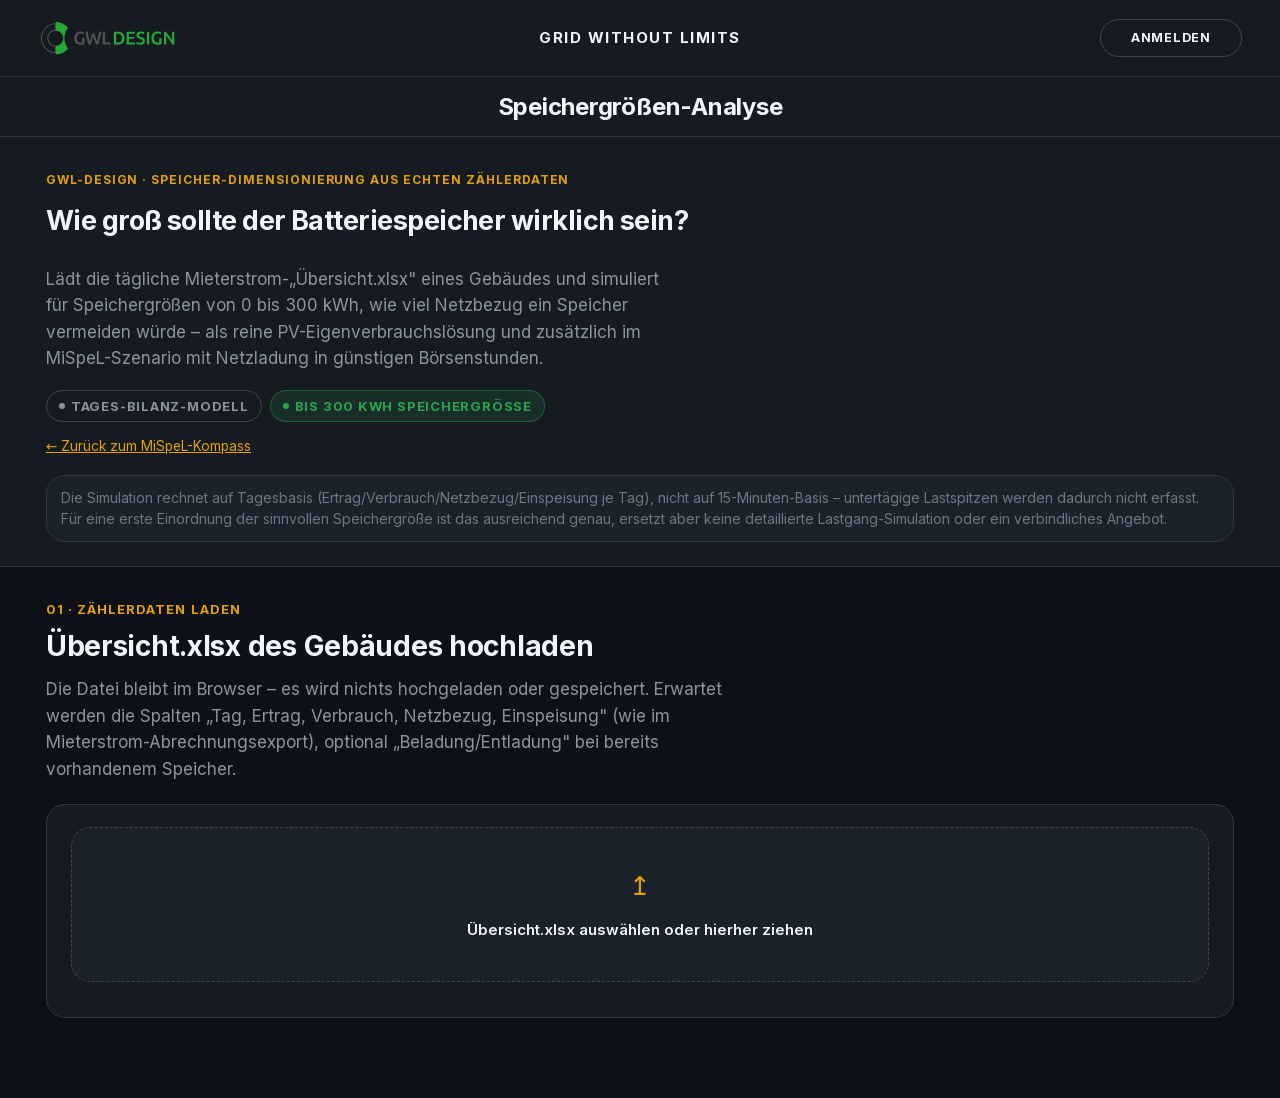
==== speicher-analyse.html @ 94c087ab "Neue Speichergrößen-Analyse: Tagesdaten, Tag/Nacht-Modell, MiSpeL-Vergleich Neues Tool speicher-anal" ====
<!--
  Geltende globale Vorgaben (siehe /Users/marcschaer/Qsync/99.Software/CLAUDE.md):
  - globale vorgaben/Claude-GWL-Brand.md
  - globale vorgaben/Frontend/Frontend-Vorgaben.md
  - globale vorgaben/PV-Kalkulation/PV-Kalkulation-Vorgaben.md
  Projektspezifisch: design/GWL-Design-Guidelines.md, design/Projektvorgaben.md
-->
<!doctype html>
<html lang="de">
<head>
<meta charset="UTF-8" />
<meta name="viewport" content="width=device-width, initial-scale=1.0" />
<title>Speichergrößen-Analyse — MiSpeL</title>
<link rel="stylesheet" href="css/tokens.css" />
<link rel="stylesheet" href="css/styles.css" />
</head>
<body>

<!-- Kopfzeile: fix & projektübergreifend identisch, siehe Frontend-Vorgaben.md -->
<header class="site-header">
  <div class="header-logo"><img src="assets/gwl-logo.svg" alt="GWL-Design Logo"></div>
  <div class="header-claim">Grid Without Limits</div>
  <div class="header-login"><a href="#" class="btn-pill">Anmelden</a></div>
</header>
<div class="page-title-bar"><h1>Speichergrößen-Analyse</h1></div>

<header class="masthead">
  <div class="masthead-inner">
    <div class="eyebrow">GWL-Design · Speicher-Dimensionierung aus echten Zählerdaten</div>
    <p class="lead">Wie groß sollte der Batteriespeicher wirklich sein?</p>
    <p class="dek">Lädt die tägliche Mieterstrom-„Übersicht.xlsx" eines Gebäudes und simuliert für Speichergrößen von 0 bis 300&nbsp;kWh, wie viel Netzbezug ein Speicher vermeiden würde – als reine PV-Eigenverbrauchslösung und zusätzlich im MiSpeL-Szenario mit Netzladung in günstigen Börsenstunden.</p>
    <div class="meta-row">
      <span class="chip"><span class="dot"></span>Tages-Bilanz-Modell</span>
      <span class="chip status-good"><span class="dot"></span>Bis 300 kWh Speichergröße</span>
    </div>
    <p style="margin-top:14px; font-size:13.5px;"><a href="mispel-kompass.html">← Zurück zum MiSpeL-Kompass</a></p>
    <div class="disclaimer">Die Simulation rechnet auf Tagesbasis (Ertrag/Verbrauch/Netzbezug/Einspeisung je Tag), nicht auf 15-Minuten-Basis – untertägige Lastspitzen werden dadurch nicht erfasst. Für eine erste Einordnung der sinnvollen Speichergröße ist das ausreichend genau, ersetzt aber keine detaillierte Lastgang-Simulation oder ein verbindliches Angebot.</div>
  </div>
</header>

<main class="shell">

  <!-- ============ UPLOAD ============ -->
  <section class="panel" id="p-upload">
    <div class="section-head">
      <div class="kicker">01 · Zählerdaten laden</div>
      <h2>Übersicht.xlsx des Gebäudes hochladen</h2>
      <p class="lede">Die Datei bleibt im Browser – es wird nichts hochgeladen oder gespeichert. Erwartet werden die Spalten „Tag, Ertrag, Verbrauch, Netzbezug, Einspeisung" (wie im Mieterstrom-Abrechnungsexport), optional „Beladung/Entladung" bei bereits vorhandenem Speicher.</p>
    </div>

    <div class="card">
      <label class="upload-drop" id="upload-drop" for="file-input">
        <span class="upload-drop-icon">↥</span>
        <span class="upload-drop-text">Übersicht.xlsx auswählen oder hierher ziehen</span>
        <input type="file" id="file-input" accept=".xlsx" hidden />
      </label>
      <p class="upload-status" id="upload-status"></p>
      <p class="field-warn" id="upload-error" hidden></p>
    </div>
  </section>

  <!-- ============ ERGEBNISSE (bis Datei geladen: hidden) ============ -->
  <div id="results" hidden>

    <hr class="rule" />

    <section class="panel" style="padding-top:0">
      <div class="section-head">
        <div class="kicker">02 · Erkannte Anlage</div>
        <h2 id="anlage-titel">–</h2>
        <p class="lede" id="anlage-sub"></p>
      </div>

      <div class="card">
        <div class="context-strip">
          <div class="context-item"><span class="k">Jahresverbrauch</span><span class="v mono" id="ctx-verbrauch">–</span></div>
          <div class="context-item"><span class="k">Jahresertrag (PV)</span><span class="v mono" id="ctx-ertrag">–</span></div>
          <div class="context-item"><span class="k">Erfasster Zeitraum</span><span class="v mono" id="ctx-zeitraum">–</span></div>
          <div class="context-item"><span class="k">Vorhandener Speicher erkannt</span><span class="v" id="ctx-speicher-erkannt">–</span></div>
        </div>
        <p class="result-note" id="note-hochrechnung" style="margin-top:10px"></p>
      </div>

      <details class="assumptions" id="assumptions" style="margin-top:16px">
        <summary>Annahmen anpassen</summary>
        <div class="assumptions-body">
          <label class="field">
            Rundwirkungsgrad Speicher (%)
            <input type="number" id="in-eta" min="50" max="100" step="1" value="90" />
            <span class="hint">Verlust durch Laden + Entladen zusammen. Üblich bei Heimspeichern: 90 %.</span>
          </label>
          <label class="field">
            Schwelle „ausreichend groß" (% des Nutzens bei 300 kWh)
            <input type="number" id="in-schwelle" min="50" max="100" step="1" value="95" />
            <span class="hint">Empfohlene Größe = kleinste Kapazität, die schon diesen Anteil des bei 300 kWh maximal möglichen Nutzens erreicht.</span>
          </label>
          <label class="field">
            Ersparnis je kWh Eigenverbrauch (ct/kWh)
            <input type="number" id="in-strompreis" min="0" step="0.5" value="32" />
            <span class="hint">Meist der Strompreis, den Eigenverbrauch verdrängt.</span>
          </label>
          <label class="field">
            Ladeleistung Netzladung MiSpeL (kW)
            <input type="number" id="in-leistung" min="0" step="0.5" value="3" />
            <span class="hint" id="leistung-hint">Maximale Ladeleistung aus dem Netz in günstigen Stunden. Wird nach dem Laden einer Datei automatisch aus der PV-Spitzenleistung vorgeschlagen (Wechselrichter-Schritte 15/20 kW, immer zwei Stück) — frei überschreibbar.</span>
          </label>
          <label class="field">
            Verfügbare günstige Ladestunden pro Jahr
            <input type="number" id="in-ladestunden" min="0" step="50" value="1460" />
            <span class="hint">Zeitfenster mit günstigem Börsenpreis, in dem der Speicher realistisch Netzstrom aufnehmen kann (Annahme: ca. 4 Std./Tag).</span>
          </label>
        </div>
        <p class="result-note" id="preis-min-max-info" style="margin-top:10px"></p>
      </details>

      <div class="card" id="card-tagnacht" style="margin-top:16px">
        <h3 class="card-title">Tag/Nacht-Aufteilung des Verbrauchs</h3>
        <p class="card-sub">Die xlsx-Spalten „Netzbezug"/„Einspeisung" sind rechnerisch aus Tagessummen zurückgerechnet (Eigenverbrauch = Ertrag − Einspeisung) und unterschätzen echte Lastverschiebung zwischen Tag und Nacht. Stattdessen wird hier direkt aus Ertrag, Verbrauch und einem geschätzten Nachtanteil rekonstruiert, wie viel PV-Überschuss tagsüber wirklich anfällt und wie viel Energie nachts (ohne PV) gedeckt werden muss.</p>
        <div style="display:flex; gap:28px; flex-wrap:wrap; margin-top:14px;">
          <div>
            <div class="card-sub" style="margin-bottom:6px">Wärmepumpe vorhanden?</div>
            <div class="yesno" role="group" aria-label="Wärmepumpe vorhanden?">
              <button type="button" id="wp-ja" aria-pressed="false">Ja</button>
              <button type="button" id="wp-nein" aria-pressed="true">Nein</button>
            </div>
          </div>
          <div>
            <div class="card-sub" style="margin-bottom:6px">Klimaanlage vorhanden?</div>
            <div class="yesno" role="group" aria-label="Klimaanlage vorhanden?">
              <button type="button" id="klima-ja" aria-pressed="false">Ja</button>
              <button type="button" id="klima-nein" aria-pressed="true">Nein</button>
            </div>
          </div>
        </div>
        <label class="field" style="margin-top:18px">
          Nachtanteil Grundlast (%)
          <input type="number" id="in-nachtanteil" min="0" max="100" step="1" value="30" />
          <input type="range" id="in-nachtanteil-slider" min="0" max="100" step="1" value="30" aria-label="Nachtanteil Grundlast (%), Regler" />
          <span class="hint">Anteil der Grundlast (Basisverbrauch inkl. Wärmepumpe/Warmwasser), der auf die Stunden ohne PV-Ertrag (angenommen 19–07 Uhr) entfällt. Läuft unabhängig von der Klimaanlage weiter. Vorbelegung aus der Wärmepumpe-Auswahl, frei anpassbar.</span>
        </label>
        <label class="field" id="klima-nachtanteil-wrap" style="margin-top:18px" hidden>
          Nachtanteil Klima-Mehrverbrauch (%)
          <input type="number" id="in-nachtanteil-klima" min="0" max="100" step="1" value="5" />
          <input type="range" id="in-nachtanteil-klima-slider" min="0" max="100" step="1" value="5" aria-label="Nachtanteil Klima-Mehrverbrauch (%), Regler" />
          <span class="hint">Nur der Verbrauch, der über die Grundlast hinausgeht (automatisch aus den Tagen mit besonders hohem Verbrauch geschätzt) — Klimaanlagen laufen fast nur tagsüber, daher niedriger Wert.</span>
        </label>
      </div>
    </section>

    <hr class="rule" />

    <section class="panel" style="padding-top:0">
      <div class="section-head">
        <div class="kicker">03 · Empfohlene Speichergröße</div>
        <h2>Zwei Szenarien im Vergleich</h2>
        <p class="lede">„Klassisch" nutzt den Speicher ausschließlich für PV-Eigenverbrauch. „MiSpeL" nutzt zusätzlich die künftige Netzlademöglichkeit in günstigen Börsenstunden (siehe <a href="mispel-kompass.html">MiSpeL-Kompass</a>) – deshalb lohnt sich dort tendenziell ein größerer Speicher.</p>
      </div>

      <div class="grid-2">
        <div class="card result-card" id="rc-klassisch">
          <div class="opt-head">
            <h3 class="card-title">Klassisch — nur PV-Eigenverbrauch</h3>
            <span class="badge easy">Status quo</span>
          </div>
          <p class="card-sub">Empfohlene Speichergröße</p>
          <div class="result-value" id="rv-klassisch">–<span class="cur">kWh</span></div>
          <div class="result-note" id="rn-klassisch"></div>
        </div>
        <div class="card result-card" id="rc-mispel">
          <div class="opt-head">
            <h3 class="card-title">MiSpeL — inkl. Netz-Arbitrage</h3>
            <span class="badge flex">Mit Netzladung</span>
          </div>
          <p class="card-sub">Empfohlene Speichergröße</p>
          <div class="result-value" id="rv-mispel">–<span class="cur">kWh</span></div>
          <div class="result-note" id="rn-mispel"></div>
        </div>
      </div>

      <div class="card" style="margin-top:16px">
        <div style="display:flex; align-items:flex-start; justify-content:space-between; gap:12px; flex-wrap:wrap;">
          <div>
            <h3 class="card-title">Reale Spotmarktpreise (Option)</h3>
            <p class="card-sub" style="margin-bottom:0">Day-Ahead-Preise DE-LU, Quelle: <a href="https://www.energy-charts.info/index.html?l=de&c=DE" target="_blank" rel="noopener">energy-charts.info</a>. Zeigt, warum sich das Speichern des Tagesüberschusses lohnt, statt ihn einzuspeisen.</p>
          </div>
          <button class="table-toggle-btn" id="btn-spotpreise" aria-expanded="false">Spotmarktpreise anzeigen</button>
        </div>
        <div id="spotpreise-body" hidden style="margin-top:16px">
          <div class="context-strip">
            <div class="context-item"><span class="k">Ø Preis tagsüber (07–19 Uhr)</span><span class="v mono" id="ctx-preis-tag">–</span></div>
            <div class="context-item"><span class="k">Ø Preis nachts (19–07 Uhr)</span><span class="v mono" id="ctx-preis-nacht">–</span></div>
            <div class="context-item"><span class="k">Zeitraum Preisdaten</span><span class="v mono" id="ctx-preis-zeitraum">–</span></div>
          </div>
          <p class="result-note" id="spotpreise-hinweis" style="margin-top:12px"></p>
        </div>
      </div>

      <div class="card chart-card" style="margin-top:16px">
        <div style="display:flex; align-items:flex-start; justify-content:space-between; gap:12px; flex-wrap:wrap;">
          <div>
            <h3 class="card-title">Jährliche Ersparnis je Speichergröße</h3>
            <p class="card-sub" style="margin-bottom:0">Geschätzte Ersparnis auf der Stromrechnung – keine Auszahlung. Punkt markiert die jeweils empfohlene Größe.</p>
          </div>
          <button class="table-toggle-btn" id="toggle-table" aria-expanded="false">Als Tabelle anzeigen</button>
        </div>

        <div class="chart-legend" style="margin-top:18px">
          <span class="legend-item"><svg width="20" height="10" aria-hidden="true"><line x1="0" y1="5" x2="20" y2="5" stroke="var(--chart-pv)" stroke-width="2.5"/></svg>Klassisch (PV-Eigenverbrauch)</span>
          <span class="legend-item"><svg width="20" height="10" aria-hidden="true"><line x1="0" y1="5" x2="20" y2="5" stroke="var(--chart-market)" stroke-width="2.5" stroke-dasharray="4,3"/></svg>MiSpeL (+ Netz-Arbitrage)</span>
        </div>

        <div class="linechart-wrap" id="linechart-wrap" style="margin-top:10px">
          <svg id="linechart" viewBox="0 0 880 340" preserveAspectRatio="xMidYMid meet" role="img" aria-label="Jährliche Ersparnis nach Speichergröße"></svg>
          <div class="lc-tooltip" id="lc-tooltip" hidden></div>
        </div>

        <div id="table-wrap" style="display:none; overflow-x:auto;">
          <table class="data-table">
            <thead>
              <tr><th>Speichergröße (kWh)</th><th>Autarkiegrad</th><th>Ersparnis Klassisch (€/Jahr)</th><th>Ersparnis MiSpeL (€/Jahr)</th></tr>
            </thead>
            <tbody id="table-body"></tbody>
          </table>
        </div>
      </div>

      <div class="callout warn" style="margin-top:20px">
        <span class="ico">!</span>
        <div>
          <strong>Vereinfachte Modellrechnung.</strong> Netzbezug und Einspeisung werden aus Ertrag, Verbrauch und dem geschätzten Nachtanteil rekonstruiert, nicht aus den xlsx-Spalten „Netzbezug"/„Einspeisung" übernommen (diese sind rechnerisch aus Tagessummen abgeleitet und unterschätzen echte Lastverschiebung). Die Tages-Bilanz-Simulation erfasst dennoch keine untertägigen Lastspitzen innerhalb von „Tag" und „Nacht". Der PV-Eigenverbrauchsnutzen und der Netz-Arbitragenutzen werden unabhängig voneinander geschätzt (wie in MiSpeL-Kompass Modul 3), nicht gemeinsam für denselben Speicherzyklus optimiert. Diese Ansicht dient der ersten Einordnung, nicht als verbindliches Angebot.
        </div>
      </div>
    </section>

    <hr class="rule" />

    <section class="panel" style="padding-top:0">
      <div class="section-head">
        <div class="kicker">04 · Tagesgenaue Prüfung</div>
        <h2>An welchen Tagen reicht der Speicher nicht?</h2>
        <p class="lede">Zeigt für eine frei wählbare Speichergröße jeden Tag, an dem der Speicher leer war und trotzdem Netzstrom bezogen werden musste. Da nur Tageswerte vorliegen, lässt sich die Uhrzeit nicht bestimmen – „leer" heißt: der Speicherstand vor der Entladung reichte nicht für den gesamten Tagesbedarf.</p>
      </div>

      <div class="card">
        <label class="field">
          Zu prüfende Speichergröße (kWh)
          <input type="number" id="in-testgroesse" min="0" max="300" step="1" value="10" />
          <input type="range" id="in-testgroesse-slider" min="0" max="300" step="1" value="10" aria-label="Zu prüfende Speichergröße (kWh), Regler" />
          <span class="hint">Zum Ausprobieren: zeigt für eine frei gewählte Größe die Tage mit Unterdeckung unten. Vorbelegt mit der „Klassisch"-Empfehlung oben, aber unabhängig davon verstellbar — z. B. um zu prüfen, ob auch 300 kWh an denselben Tagen scheitern würden.</span>
        </label>

        <div class="context-strip">
          <div class="context-item"><span class="k">Tage mit Rest-Netzbezug</span><span class="v mono" id="ctx-tage-unterdeckung">–</span></div>
          <div class="context-item"><span class="k">Größte Unterdeckung (1 Tag)</span><span class="v mono" id="ctx-unterdeckung-max">–</span></div>
          <div class="context-item"><span class="k">Rest-Netzbezug gesamt/Jahr</span><span class="v mono" id="ctx-unterdeckung-summe">–</span></div>
        </div>
      </div>

      <div class="card chart-card" style="margin-top:16px">
        <div style="display:flex; align-items:flex-start; justify-content:space-between; gap:12px; flex-wrap:wrap;">
          <div>
            <h3 class="card-title">Energiefluss über das Jahr — Speicher (<span id="flow-size">–</span> kWh)</h3>
            <p class="card-sub" style="margin-bottom:0">Woher die Energie für Verbrauch und Speicher an jedem Tag kommt: aus der PV-Anlage, aus dem Netz geladen (MiSpeL) oder direkt aus dem Netz bezogen.</p>
          </div>
          <div class="yesno" role="group" aria-label="MiSpeL-Netzladung ein-/ausblenden">
            <button type="button" id="flow-mispel-ja" aria-pressed="true">MiSpeL an</button>
            <button type="button" id="flow-mispel-nein" aria-pressed="false">MiSpeL aus</button>
          </div>
        </div>

        <div class="chart-legend" style="margin-top:18px">
          <span class="legend-item"><span class="legend-swatch" style="background:var(--chart-pv)"></span>Aus PV (direkt + Speicher)</span>
          <span class="legend-item"><span class="legend-swatch" style="background:var(--chart-market)"></span>Aus Speicher, günstig vom Netz geladen (MiSpeL)</span>
          <span class="legend-item"><span class="legend-swatch" style="background:var(--chart-unused)"></span>Direkter Netzbezug</span>
        </div>

        <div class="linechart-wrap" id="flow-chart-wrap" style="margin-top:10px">
          <svg id="flow-chart" viewBox="0 0 900 340" preserveAspectRatio="xMidYMid meet" role="img" aria-label="Energiefluss über das Jahr: PV, Netzladung MiSpeL, direkter Netzbezug"></svg>
          <div class="lc-tooltip" id="flow-tooltip" hidden></div>
        </div>

        <div style="margin-top:14px;">
          <button class="table-toggle-btn" id="toggle-table-flow" aria-expanded="false">Als Tabelle anzeigen</button>
        </div>
        <div id="flow-table-wrap" style="display:none; overflow-x:auto; overflow-y:auto; max-height:420px; margin-top:14px;">
          <table class="data-table">
            <thead>
              <tr><th>Datum</th><th>Aus PV</th><th>Aus PV-Speicher</th><th>MiSpeL an (aus Speicher gesamt)</th><th>Direkter Netzbezug</th></tr>
            </thead>
            <tbody id="table-body-flow"></tbody>
          </table>
        </div>
      </div>

      <div class="card chart-card" style="margin-top:16px">
        <div style="display:flex; align-items:flex-start; justify-content:space-between; gap:12px; flex-wrap:wrap;">
          <div>
            <h3 class="card-title">Tage mit Unterdeckung, größte zuerst</h3>
            <p class="card-sub" style="margin-bottom:0" id="unterdeckung-sub">–</p>
          </div>
          <button class="table-toggle-btn" id="toggle-table-unterdeckung" aria-expanded="false">Als Tabelle anzeigen</button>
        </div>
        <div id="unterdeckung-table-wrap" style="display:none; overflow-x:auto; overflow-y:auto; max-height:420px; margin-top:14px;">
          <table class="data-table">
            <thead>
              <tr><th>Datum</th><th>PV-Überschuss verfügbar</th><th>Tagesbedarf (Netzbezug ohne Speicher)</th><th>Aus Speicher gedeckt</th><th>Rest-Netzbezug</th></tr>
            </thead>
            <tbody id="table-body-unterdeckung"></tbody>
          </table>
        </div>
      </div>
    </section>

  </div>

</main>

<script src="js/vendor/xlsx.full.min.js"></script>
<script src="js/preisdaten-de-lu.js"></script>
<script src="js/speicher-analyse.js"></script>
<script>
  if (new URLSearchParams(location.search).has('grid')) document.body.classList.add('dev-grid');
</script>

</body>
</html>
---- css/tokens.css ----
/* ============================================================================
   GWL Design Tokens — MiSpeL
   Quelle: ../design/GWL-Design-Guidelines.md (übernommen aus Konfigurator-
   Westafrika, packages/frontend/src/styles/theme.ts, Stand 2026-08-12).
   Ein Theme (dunkel), kein Light/Dark-Split — deckungsgleich mit dem
   Kundenbereich von gwl-design.de.

   Tokens, die die Vorgaben nicht direkt benennen (Chart-Segmentfarben,
   Fokus-Ring, Badge-Stufen für Modul 2/4), sind unten mit Begründung auf die
   vorhandene Palette gemappt statt frei erfunden.
   ========================================================================= */

:root {
  color-scheme: dark;

  /* ---- Raster (Frontend-Vorgaben.md, "Layout & Linien") ----
     1 Rasterfeld = 5mm. Grundlage für Kopfzeile, Box-/Feld-Eck-Radius und
     das Entwicklungs-Overlay unten. */
  --grid: 5mm;
  /* Seitenbreite = 65 Rasterfelder, 1:1 aus Vorgaben-Kontrollseite.html
     übernommen — darauf ist das Kopfzeilen-Spaltenraster (9/12/15/12/9 = 57)
     exakt abgestimmt, siehe css/styles.css ".site-header". */
  --page-width: calc(var(--grid) * 65);

  /* ---- Basisflächen (1:1 aus theme.ts) ---- */
  --bg: #0D1117;
  --surface: #161B22;
  --surface-hover: #1C222B;
  --border: #30363D;
  /* etwas hellere Trennlinie für Elemente, die sich von --border abheben
     sollen (Kartenränder auf Kartenrändern, Tabellenkopf) — Vorgaben kennen
     nur einen Border-Ton, daher hier als abgeleiteter Wert, keine neue Farbe */
  --border-strong: #3D4451;

  /* ---- Text ---- */
  --text-primary: #F0F6FC;
  --text-secondary: #8B949E;
  /* "muted" gibt es in den Vorgaben nicht separat — abgeleitet aus
     text-secondary für Fußnoten/Quellen, wo noch weniger Gewicht nötig ist */
  --text-muted: #6E7681;

  /* ---- Akzente (1:1 aus theme.ts) ---- */
  --gold: #E3A008;
  --gold-soft: rgba(227, 160, 8, 0.14);
  --gold-soft-border: rgba(227, 160, 8, 0.4);
  --green: #2DA44E;
  --green-soft: rgba(45, 164, 78, 0.14);
  --green-soft-border: rgba(45, 164, 78, 0.4);

  /* ---- Warnung / Fehler (1:1 aus theme.ts) ---- */
  --warn-bg: rgba(227, 160, 8, 0.14);
  --warn-border: rgba(227, 160, 8, 0.5);
  --warn-text: #F2C14E;
  --error-text: #F85149;
  --error-soft: rgba(248, 81, 73, 0.14);
  --error-soft-border: rgba(248, 81, 73, 0.4);

  /* ---- Fokus ----
     Laut Vorgabe ist Gold explizit auch die Fokus-Highlight-Farbe
     ("gold — Primäre Aktionen, Fokus-Highlights, Star-Badges"), daher kein
     eigener Fokus-Ton, sondern Gold. */
  --focus: var(--gold);

  /* ---- Chart-Segmente (Modul 04, Balkendiagramm) ----
     Nicht in den Vorgaben benannt. Mapping nach Bedeutung statt Optik:
     - "Geförderter PV-Anteil" = Bestand/Status-quo-Anteil  -> green
       (Vorgabe: green = "Status-Badges, positive Hervorhebung")
     - "Freier Marktanteil" (Netzstrom, neue MiSpeL-Flexibilität, der
       eigentliche Mehrwert) -> gold (Vorgabe: "primäre Aktionen")
     - "Ungenutztes Potenzial" -> neutraler Border-Ton, keine Akzentfarbe */
  --chart-pv: var(--green);
  --chart-market: var(--gold);
  --chart-unused: var(--border-strong);

  /* ---- Schatten ---- */
  --shadow: rgba(0, 0, 0, 0.4);

  /* ---- Typografie ----
     Vorgabe: eine Schriftfamilie (Inter) für Headline und Fließtext, Aufbau
     der Hierarchie über Gewicht/Größe statt zweiter Schrift. Mono bleibt für
     tabellarische Zahlenwerte (kWh/€) — kein Bestandteil der Markenvorgabe,
     rein funktional für Ziffernausrichtung. */
  --font-body: "Inter", system-ui, -apple-system, BlinkMacSystemFont, "Segoe UI", Roboto, sans-serif;
  --font-display: var(--font-body);
  --font-mono: ui-monospace, SFMono-Regular, "SF Mono", Menlo, Consolas, monospace;
}

@media (prefers-reduced-motion: reduce) {
  * { transition: none !important; animation: none !important; }
}
---- css/styles.css ----
/* ============================================================================
   MiSpeL-Kompass — Komponenten & Layout
   Nutzt ausschließlich Tokens aus tokens.css (GWL-Markendesign, siehe
   ../design/GWL-Design-Guidelines.md). Keine Farb-/Schrift-Literale hier.
   ========================================================================= */

/* ---- Selbst gehostete Schrift (keine externen Font-CDNs, siehe Vorgaben) --- */
@font-face {
  font-family: "Inter";
  src: url("../assets/fonts/inter-variable-latin.woff2") format("woff2-variations"),
       url("../assets/fonts/inter-variable-latin.woff2") format("woff2");
  font-weight: 100 900;
  font-style: normal;
  font-display: swap;
}

/* ============ Reset & base ============ */
* { box-sizing: border-box; }
html { -webkit-text-size-adjust: 100%; }
body {
  margin: 0;
  background: var(--bg);
  color: var(--text-primary);
  font-family: var(--font-body);
  font-size: 17px;
  line-height: 1.55;
  -webkit-font-smoothing: antialiased;
}
h1, h2, h3, h4 {
  font-family: var(--font-display);
  font-weight: 700;
  letter-spacing: -0.01em;
  margin: 0;
  text-wrap: balance;
  color: var(--text-primary);
}
p { margin: 0 0 0.9em; max-width: 66ch; }
p:last-child { margin-bottom: 0; }
a { color: var(--gold); }
a:focus-visible, button:focus-visible, input:focus-visible, [tabindex]:focus-visible {
  outline: 2.5px solid var(--focus);
  outline-offset: 2px;
  border-radius: 4px;
}
::selection { background: var(--gold-soft); }
.mono { font-family: var(--font-mono); font-variant-numeric: tabular-nums; }

/* ============ Entwicklungs-Overlay (Frontend-Vorgaben.md) ============
   5mm-Raster + vertikale Symmetrieachse, standardmäßig aus. Einblendbar über
   ?grid=1 in der URL (siehe kompass.js) — kein dauerhaftes UI-Element, das
   Kunden im Gespräch stören würde. Vor Live-Gang unverändert lassen: Klasse
   bleibt bestehen, wird nur nie mehr aktiviert, sobald final freigegeben. */
body.dev-grid::before {
  content: "";
  position: fixed;
  inset: 0;
  pointer-events: none;
  z-index: 999;
  background-image:
    linear-gradient(to right, rgba(227, 160, 8, 0.35) 1px, transparent 1px),
    linear-gradient(to bottom, rgba(227, 160, 8, 0.35) 1px, transparent 1px);
  background-size: var(--grid) var(--grid);
  background-position: calc(50% + var(--grid) / 2) 0;
}
body.dev-grid::after {
  content: "";
  position: fixed;
  top: 0; bottom: 0; left: 50%;
  width: 1px;
  background: rgba(45, 164, 78, 0.9);
  pointer-events: none;
  z-index: 1000;
}

/* ============ Kopfzeile (Frontend-Vorgaben.md, fix & projektübergreifend gleich) ============
   Vollbreite Bar (kein zentrierter, umrandeter Kasten), Claim exakt auf der
   Bildschirmmitte durch zwei gleich breite Aussenspalten (9 Rasterfelder), Login als
   Pill-Button statt Text-Link. Referenz-Screenshot, Stand 2026-09-16 — ersetzt die
   vormalige Kasten-Variante aus Vorgaben-Kontrollseite.html. */
.site-header {
  width: 100%;
  background: var(--surface);
  border-bottom: 1px solid var(--border);
  padding: var(--grid) calc(var(--grid) * 2);
  display: grid;
  grid-template-columns: calc(var(--grid) * 9) 1fr calc(var(--grid) * 9);
  align-items: center;
  gap: var(--grid);
}
.site-header .header-logo { grid-column: 1; display: flex; align-items: center; }
.site-header .header-logo img { height: calc(var(--grid) * 2); width: auto; display: block; }
.site-header .header-claim {
  grid-column: 2;
  height: calc(var(--grid) * 2);
  display: flex;
  align-items: center;
  justify-content: center;
  font-size: 15px;
  font-weight: 700;
  letter-spacing: 0.1em;
  text-transform: uppercase;
  color: var(--text-primary);
  white-space: nowrap;
}
.site-header .header-login { grid-column: 3; height: calc(var(--grid) * 2); display: flex; justify-content: flex-end; }
.site-header .btn-pill {
  display: flex; align-items: center; height: 100%;
  padding: 0 calc(var(--grid) * 1.6);
  border: 1px solid var(--border-strong); border-radius: 100px;
  color: var(--text-primary); text-decoration: none;
  font-size: 12.5px; font-weight: 700; letter-spacing: 0.06em; text-transform: uppercase;
  transition: border-color .15s ease, color .15s ease;
}
.site-header .btn-pill:hover { border-color: var(--gold); color: var(--gold); }
@media (max-width: 620px) { .site-header .header-claim { font-size: 12px; } }

/* Seitentitel direkt unter der Kopfzeile (Frontend-Vorgaben.md, "Kopfzeile") */
.page-title-bar {
  width: 100%;
  min-height: calc(var(--grid) * 2);
  display: flex;
  align-items: center;
  justify-content: center;
  padding: calc(var(--grid) * 0.6) 20px;
  background: var(--surface);
  border-bottom: 1px solid var(--border);
}
.page-title-bar h1 { font-size: 24px; text-align: center; }

/* ============ Page shell ============ */
.shell { max-width: var(--page-width); margin: 0 auto; padding: 0 20px 80px; }

/* ============ Masthead ============ */
.masthead {
  background: var(--surface);
  border-bottom: 1px solid var(--border);
}
.masthead-inner { max-width: var(--page-width); margin: 0 auto; padding: 34px 20px 24px; }
.eyebrow {
  font-family: var(--font-body);
  font-size: 12px;
  font-weight: 700;
  letter-spacing: 0.08em;
  text-transform: uppercase;
  color: var(--gold);
  margin-bottom: 10px;
}
/* War vormals h1 (Seiten-H1) — der ist jetzt die feste .page-title-bar oben;
   hier nur noch als Lead-Absatz mit gleicher optischer Wirkung. */
.masthead .lead { font-size: 27px; font-weight: 700; letter-spacing: -0.02em; }
@media (max-width: 620px) { .masthead .lead { font-size: 20px; } }
.masthead .dek { font-family: var(--font-body); color: var(--text-secondary); font-size: 17px; margin-top: 10px; max-width: 58ch; }
.meta-row { display: flex; flex-wrap: wrap; gap: 8px; margin-top: 18px; }
.chip {
  display: inline-flex; align-items: center; gap: 6px;
  font-size: 13px; font-weight: 700; padding: 5px 12px;
  border-radius: 100px; border: 1px solid var(--border-strong);
  color: var(--text-secondary); background: var(--surface);
  text-transform: uppercase; letter-spacing: 0.06em;
  white-space: nowrap;
}
.chip.status-warn { color: var(--warn-text); background: var(--warn-bg); border-color: var(--warn-border); }
.chip.status-good { color: var(--green); background: var(--green-soft); border-color: var(--green-soft-border); }
.chip.status-critical { color: var(--error-text); background: var(--error-soft); border-color: var(--error-soft-border); }
.chip .dot { width: 6px; height: 6px; border-radius: 50%; background: currentColor; flex: none; }

.disclaimer {
  margin-top: 18px; padding: 11px 14px; font-size: 14px; color: var(--text-muted);
  background: var(--surface-hover); border-radius: var(--grid); border: 1px solid var(--border);
  max-width: none;
}

/* ============ Tab nav ============ */
.tabnav-wrap { position: sticky; top: 0; z-index: 20; background: var(--bg); border-bottom: 1px solid var(--border); }
.tabnav { max-width: var(--page-width); margin: 0 auto; padding: 0 20px; display: flex; gap: 4px; overflow-x: auto; scrollbar-width: none; }
.tabnav::-webkit-scrollbar { display: none; }
.tab {
  font-family: var(--font-body); font-size: 15px; font-weight: 600; color: var(--text-muted);
  background: none; border: none; cursor: pointer; padding: 14px 14px 12px;
  display: flex; align-items: center; gap: 8px; white-space: nowrap;
  border-bottom: 2.5px solid transparent; transition: color .15s ease, border-color .15s ease;
}
.tab .num { font-family: var(--font-mono); font-size: 12px; color: var(--text-muted); border: 1px solid var(--border-strong); border-radius: 4px; padding: 1px 5px; }
.tab:hover { color: var(--text-primary); }
.tab[aria-selected="true"] { color: var(--gold); border-bottom-color: var(--gold); }
.tab[aria-selected="true"] .num { color: var(--gold); border-color: var(--gold); }

/* ============ Panels ============ */
.panel { padding-top: 32px; }
.panel[hidden] { display: none; }
.section-head { margin-bottom: 22px; }
.section-head .kicker { font-size: 13px; font-weight: 700; letter-spacing: 0.08em; text-transform: uppercase; color: var(--gold); margin-bottom: 6px; }
.section-head h2 { font-size: 28px; }
.section-head .lede { font-family: var(--font-body); color: var(--text-secondary); font-size: 17px; margin-top: 8px; }

.card {
  background: var(--surface); border: 1px solid var(--border); border-radius: var(--grid);
  padding: 22px 24px; box-shadow: 0 1px 2px var(--shadow);
}
.stack { display: flex; flex-direction: column; gap: 16px; }
.grid-3 { display: grid; grid-template-columns: repeat(3, 1fr); gap: 16px; }
.grid-2 { display: grid; grid-template-columns: 1fr 1fr; gap: 16px; }
@media (max-width: 760px) { .grid-3, .grid-2 { grid-template-columns: 1fr; } }

h3.card-title { font-size: 19px; margin-bottom: 4px; }
.card-sub { font-size: 14px; color: var(--text-muted); margin-bottom: 14px; }
ul.clean { list-style: none; margin: 0; padding: 0; display: flex; flex-direction: column; gap: 9px; }
ul.clean li { padding-left: 18px; position: relative; font-size: 16px; color: var(--text-secondary); }
ul.clean li::before { content: "–"; position: absolute; left: 0; color: var(--text-muted); }
hr.rule { border: none; border-top: 1px solid var(--border); margin: 26px 0; }

/* Option cards (Modul 2) */
.opt-card { display: flex; flex-direction: column; gap: 12px; }
.opt-card .opt-head { display: flex; align-items: flex-start; justify-content: space-between; gap: 10px; }
.opt-card h3 { font-size: 16.5px; }
.badge {
  font-size: 11px; font-weight: 700; letter-spacing: 0.06em; padding: 4px 10px; border-radius: 100px;
  text-transform: uppercase; white-space: nowrap;
}
/* easy = Status quo, kein Mehraufwand -> green (Vorgabe: "positive Hervorhebung") */
.badge.easy { background: var(--green-soft); color: var(--green); }
/* flex = Abgrenzungsoption, maximale Flexibilität -> gold (Vorgabe: "primäre Aktionen") */
.badge.flex { background: var(--gold-soft); color: var(--gold); }
/* mid = Pauschaloption, vereinfacht aber beihilferechtlich noch offen -> bewusst
   neutral statt Akzentfarbe, da weder "positiv" noch "primär" zutrifft */
.badge.mid { background: var(--surface-hover); color: var(--text-secondary); border: 1px solid var(--border-strong); }

/* Form controls */
label.field { display: flex; flex-direction: column; gap: 6px; font-size: 13.5px; font-weight: 600; color: var(--text-secondary); }
label.field .hint { font-weight: 400; font-size: 12px; color: var(--text-muted); }
input[type="number"] {
  font-family: var(--font-mono); font-size: 16px; font-variant-numeric: tabular-nums;
  padding: 10px 12px; border-radius: var(--grid); border: 1.5px solid var(--border-strong);
  background: var(--bg); color: var(--text-primary); width: 100%;
}
input[type="number"]:focus { border-color: var(--gold); }
input[type="range"] { width: 100%; accent-color: var(--gold); }
.range-row { display: flex; align-items: center; gap: 12px; }
.range-row output { font-family: var(--font-mono); font-weight: 700; font-size: 15px; min-width: 3.4em; text-align: right; color: var(--gold); }

details.assumptions { border: 1px solid var(--border); border-radius: var(--grid); background: var(--surface-hover); }
details.assumptions summary {
  cursor: pointer; padding: 13px 16px; font-size: 13.5px; font-weight: 700; color: var(--text-secondary);
  list-style: none; display: flex; align-items: center; justify-content: space-between;
}
details.assumptions summary::-webkit-details-marker { display: none; }
details.assumptions summary::after { content: "+"; font-family: var(--font-mono); color: var(--gold); font-size: 16px; font-weight: 700; }
details.assumptions[open] summary::after { content: "–"; }
.assumptions-body { padding: 4px 16px 18px; display: grid; grid-template-columns: repeat(2, 1fr); gap: 14px; }
@media (max-width: 620px) { .assumptions-body { grid-template-columns: 1fr; } }

.context-strip { display: flex; flex-wrap: wrap; gap: 10px 26px; margin-top: 18px; }
.context-item { display: flex; flex-direction: column; gap: 2px; }
.context-item .k { font-size: 11.5px; text-transform: uppercase; letter-spacing: .06em; color: var(--text-muted); }
.context-item .v { font-family: var(--font-mono); font-size: 16px; font-weight: 700; color: var(--text-primary); }

/* Ja/Nein-Fragen (Vorgabe: Kundenfragen ausschließlich als Ja/Nein-Entscheidung) */
.yesno { display: flex; gap: 8px; flex: none; }
.yesno button {
  font-family: var(--font-body); font-size: 13px; font-weight: 700;
  padding: 7px 18px; border-radius: 100px; border: 1.5px solid var(--border-strong);
  background: var(--bg); color: var(--text-secondary); cursor: pointer;
  transition: background .12s ease, color .12s ease, border-color .12s ease;
}
.yesno button:hover { color: var(--text-primary); }
.yesno button[aria-pressed="true"] { background: var(--gold-soft); border-color: var(--gold-soft-border); color: var(--gold); }

/* Live-Warnung, wenn eine gewünschte kWh-Menge die technische Ladeleistung übersteigt */
.field-warn { display: flex; align-items: center; gap: 6px; font-size: 12.5px; color: var(--warn-text); margin-top: 12px; }
.field-warn[hidden] { display: none; }
.field-warn::before { content: "!"; font-family: var(--font-mono); font-weight: 700; flex: none; }

/* Result cards Modul 4 */
.result-card { position: relative; overflow: hidden; }
.result-card.disabled { opacity: 0.55; }
.result-card .opt-head { margin-bottom: 10px; }
.result-value { font-family: var(--font-body); font-size: 30px; font-weight: 700; color: var(--text-primary); letter-spacing: -0.01em; }
.result-value .cur { font-size: 16px; font-weight: 600; color: var(--text-muted); margin-left: 3px; }
.result-note { font-size: 12.5px; color: var(--text-muted); margin-top: 8px; }
.result-note.flag { color: var(--error-text); }

/* Stacked bar chart */
.chart-legend { display: flex; gap: 18px; margin-bottom: 18px; flex-wrap: wrap; }
.legend-item { display: flex; align-items: center; gap: 7px; font-size: 13px; color: var(--text-secondary); }
.legend-swatch { width: 11px; height: 11px; border-radius: 3px; flex: none; }
.bar-rows { display: flex; flex-direction: column; gap: 22px; }
.bar-row { display: grid; grid-template-columns: 140px 1fr; gap: 14px; align-items: center; }
@media (max-width: 620px) { .bar-row { grid-template-columns: 1fr; gap: 6px; } }
.bar-row .row-label { font-size: 13.5px; font-weight: 700; color: var(--text-primary); }
.bar-row .row-label .sub { display: block; font-weight: 400; font-size: 11.5px; color: var(--text-muted); margin-top: 2px; }
.bar-track { position: relative; height: 30px; background: var(--surface-hover); border-radius: 6px; display: flex; overflow: visible; flex: 1 1 auto; min-width: 0; }
.bar-seg { height: 100%; position: relative; cursor: default; transition: filter .15s ease; }
.bar-seg:hover { filter: brightness(1.1); }
.bar-seg:first-child { border-radius: 4px 0 0 4px; }
.bar-seg:last-child { border-radius: 0 4px 4px 0; }
.bar-seg.only { border-radius: 4px; }
.bar-seg + .bar-seg { margin-left: 2px; }
.bar-seg .seg-label {
  position: absolute; inset: 0; display: flex; align-items: center; justify-content: center;
  font-size: 11.5px; font-weight: 700; color: var(--bg); font-family: var(--font-mono);
}
.bar-total { margin-left: 10px; font-family: var(--font-mono); font-weight: 700; font-size: 13.5px; color: var(--text-primary); white-space: nowrap; }

.seg-tooltip {
  position: absolute; bottom: calc(100% + 8px); left: 50%; transform: translateX(-50%);
  background: var(--surface-hover); color: var(--text-primary); border: 1px solid var(--border-strong);
  font-size: 12px; padding: 7px 10px; border-radius: 7px;
  white-space: nowrap; opacity: 0; pointer-events: none; transition: opacity .12s ease; z-index: 5;
  font-family: var(--font-body);
}
.bar-seg:hover .seg-tooltip, .bar-seg:focus-visible .seg-tooltip { opacity: 1; }
.seg-tooltip::after {
  content: ""; position: absolute; top: 100%; left: 50%; transform: translateX(-50%);
  border: 5px solid transparent; border-top-color: var(--surface-hover);
}

.table-toggle-btn {
  font-family: var(--font-body); font-size: 12.5px; font-weight: 700; color: var(--gold);
  background: none; border: 1px solid var(--border-strong); border-radius: 7px; padding: 6px 11px; cursor: pointer;
}
.table-toggle-btn:hover { background: var(--surface-hover); }
.table-toggle-btn:disabled { opacity: 0.5; cursor: default; }

.echtdaten-row { display: flex; align-items: center; gap: 14px; flex-wrap: wrap; margin-top: 24px; }
.echtdaten-status { font-size: 12.5px; color: var(--text-muted); margin: 0; flex: 1 1 260px; }
.echtdaten-status.active { color: var(--green); }
.data-table { width: 100%; border-collapse: collapse; margin-top: 14px; font-size: 13px; }
.data-table th, .data-table td { text-align: right; padding: 8px 10px; border-bottom: 1px solid var(--border); font-family: var(--font-mono); font-variant-numeric: tabular-nums; }
.data-table th:first-child, .data-table td:first-child { text-align: left; font-family: var(--font-body); font-weight: 600; }
.data-table thead th { color: var(--text-muted); font-family: var(--font-body); font-weight: 700; font-size: 11.5px; text-transform: uppercase; letter-spacing: .04em; }

.callout {
  display: flex; gap: 12px; padding: 15px 16px; border-radius: var(--grid); border: 1px solid var(--border);
  background: var(--surface-hover); font-size: 13.5px; color: var(--text-secondary);
}
.callout.warn { background: var(--warn-bg); border-color: var(--warn-border); color: var(--text-primary); }
.callout .ico { flex: none; font-family: var(--font-mono); font-weight: 700; color: var(--warn-text); }

.sources { margin-top: 46px; padding-top: 20px; border-top: 1px solid var(--border); }
.sources h4 { font-size: 13px; color: var(--text-muted); text-transform: uppercase; letter-spacing: .05em; margin-bottom: 10px; }
.sources ol { margin: 0; padding-left: 18px; font-size: 12.5px; color: var(--text-muted); display: flex; flex-direction: column; gap: 5px; }
.sources a { color: var(--text-muted); text-decoration: underline; text-decoration-color: var(--border-strong); }

/* ============ Datei-Upload (Speichergrößen-Analyse) ============ */
.upload-drop {
  display: flex; flex-direction: column; align-items: center; justify-content: center; gap: 10px;
  padding: 40px 20px; border: 1.5px dashed var(--border-strong); border-radius: var(--grid);
  background: var(--surface-hover); cursor: pointer; text-align: center;
  transition: border-color .15s ease, background .15s ease;
}
.upload-drop:hover, .upload-drop.dragover { border-color: var(--gold); background: var(--gold-soft); }
.upload-drop-icon { font-family: var(--font-mono); font-size: 26px; color: var(--gold); }
.upload-drop-text { font-size: 15px; font-weight: 600; color: var(--text-primary); }
.upload-status { margin-top: 12px; font-size: 13.5px; color: var(--text-secondary); }
.upload-status.active { color: var(--green); }

/* ============ Liniendiagramm (Speichergrößen-Analyse) ============ */
.linechart-wrap { position: relative; }
#linechart { width: 100%; height: auto; display: block; overflow: visible; }
.lc-axis-line { stroke: var(--border); stroke-width: 1; }
.lc-grid-line { stroke: var(--border); stroke-width: 1; opacity: 0.5; }
.lc-axis-label { font-family: var(--font-mono); font-size: 11px; fill: var(--text-muted); }
.lc-line { fill: none; stroke-width: 2.5; stroke-linecap: round; stroke-linejoin: round; }
.lc-line.mispel { stroke-dasharray: 6,4; }
.lc-marker-line { stroke-width: 1.5; stroke-dasharray: 3,3; }
.lc-marker-dot { stroke: var(--bg); stroke-width: 2; }
.lc-marker-label { font-family: var(--font-body); font-size: 11.5px; font-weight: 700; }
.lc-crosshair { stroke: var(--border-strong); stroke-width: 1; pointer-events: none; }
.lc-hit-area { fill: transparent; }
.lc-tooltip {
  position: absolute; top: 10px; pointer-events: none;
  background: var(--surface-hover); color: var(--text-primary); border: 1px solid var(--border-strong);
  border-radius: 7px; padding: 8px 11px; font-size: 12.5px; white-space: nowrap;
  transform: translateX(-50%); z-index: 5;
}
.lc-tooltip .tt-title { font-weight: 700; margin-bottom: 4px; font-family: var(--font-mono); }
.lc-tooltip .tt-row { display: flex; align-items: center; gap: 6px; }
.lc-tooltip .tt-swatch { width: 9px; height: 9px; border-radius: 2px; flex: none; }
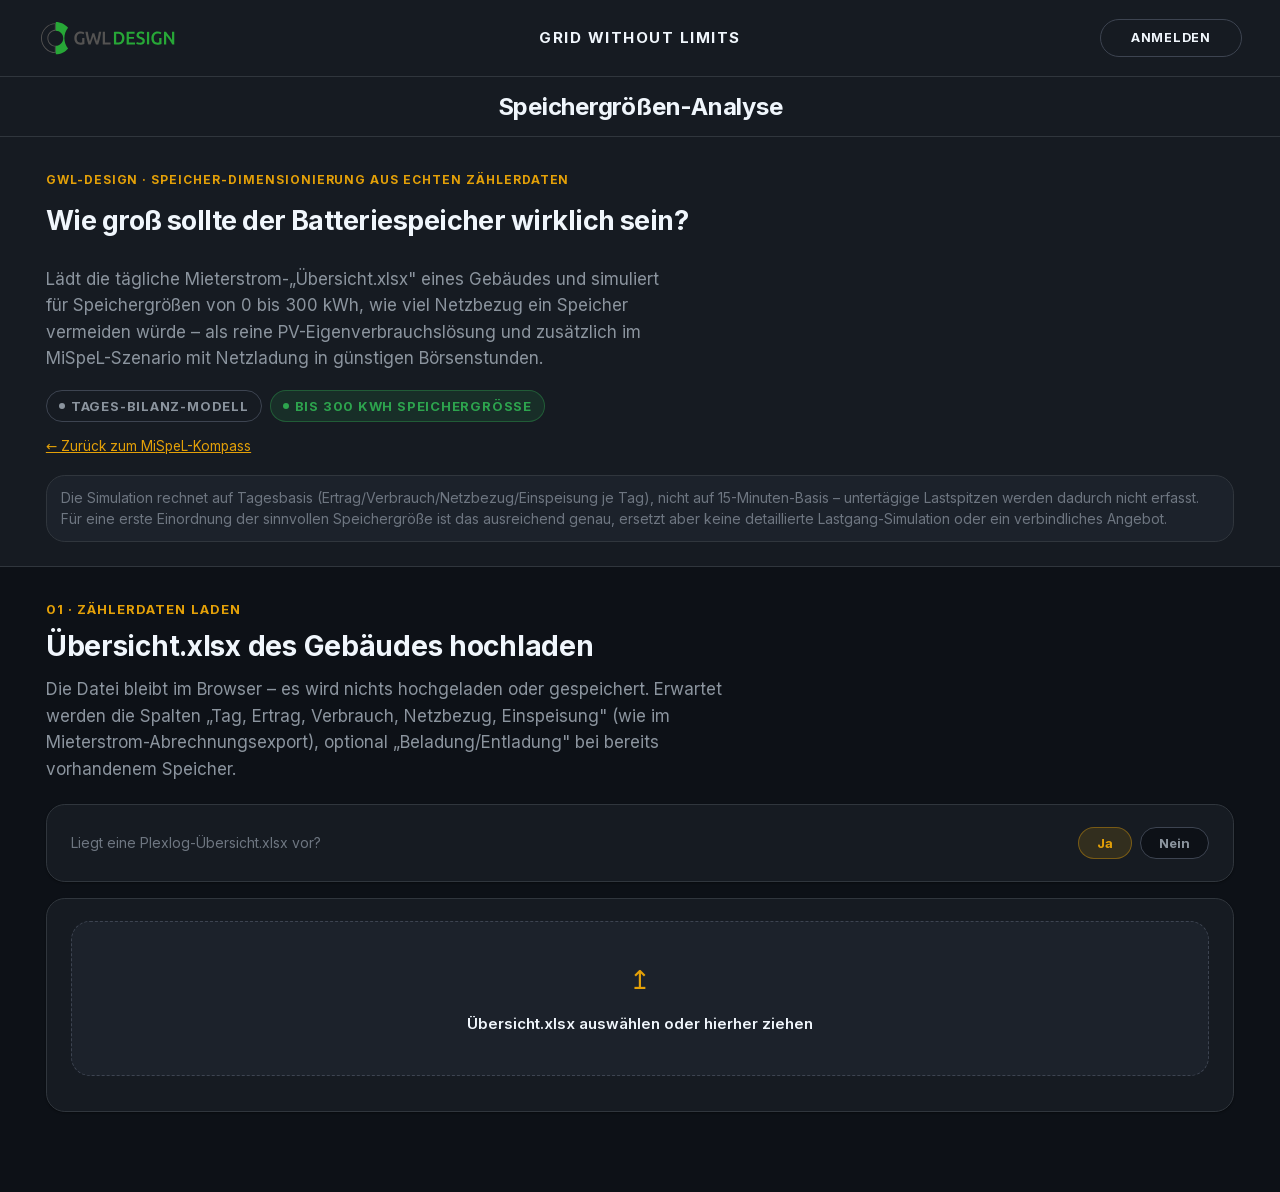
==== commit dd3eb62c: "Speichergrößen-Analyse: Handeingabe ohne Plexlog + Achsenbeschriftung fixen Y-Achsenbeschriftung bei" ====
--- a/speicher-analyse.html
+++ b/speicher-analyse.html
@@ -49,6 +49,16 @@
     </div>
 
     <div class="card">
+      <div style="display:flex; align-items:center; justify-content:space-between; gap:12px; flex-wrap:wrap;">
+        <div class="card-sub" style="margin-bottom:0">Liegt eine Plexlog-Übersicht.xlsx vor?</div>
+        <div class="yesno" role="group" aria-label="Liegt eine Plexlog-Übersicht.xlsx vor?">
+          <button type="button" id="quelle-ja" aria-pressed="true">Ja</button>
+          <button type="button" id="quelle-nein" aria-pressed="false">Nein</button>
+        </div>
+      </div>
+    </div>
+
+    <div class="card" id="upload-card" style="margin-top:16px">
       <label class="upload-drop" id="upload-drop" for="file-input">
         <span class="upload-drop-icon">↥</span>
         <span class="upload-drop-text">Übersicht.xlsx auswählen oder hierher ziehen</span>
@@ -57,10 +67,32 @@
       <p class="upload-status" id="upload-status"></p>
       <p class="field-warn" id="upload-error" hidden></p>
     </div>
+
+    <div class="card" id="manual-card" style="margin-top:16px" hidden>
+      <h3 class="card-title">Tageswerte von Hand eingeben</h3>
+      <p class="card-sub">Für jeden erfassten Tag: Datum, PV-Ertrag und Gesamtverbrauch in kWh (z. B. aus Wechselrichter-App oder Stromrechnung abgelesen). Je mehr Tage über möglichst viele verschiedene Monate verteilt eingetragen werden, desto zuverlässiger die Empfehlung.</p>
+      <div style="overflow-x:auto;">
+        <table class="data-table" id="manual-table">
+          <thead>
+            <tr><th style="text-align:left">Datum</th><th>Ertrag (kWh)</th><th>Verbrauch (kWh)</th><th></th></tr>
+          </thead>
+          <tbody id="manual-table-body"></tbody>
+        </table>
+      </div>
+      <div style="display:flex; gap:10px; margin-top:14px; flex-wrap:wrap;">
+        <button type="button" class="table-toggle-btn" id="manual-add-row">+ Tag hinzufügen</button>
+        <button type="button" class="table-toggle-btn" id="manual-submit" style="background:var(--gold-soft); border-color:var(--gold-soft-border);">Werte übernehmen</button>
+      </div>
+      <p class="field-warn" id="manual-error" hidden></p>
+    </div>
   </section>
 
   <!-- ============ ERGEBNISSE (bis Datei geladen: hidden) ============ -->
   <div id="results" hidden>
+
+    <div class="no-print" style="display:flex; justify-content:flex-end; margin-top:24px;">
+      <button type="button" class="table-toggle-btn" id="btn-print">Als PDF speichern / Drucken</button>
+    </div>
 
     <hr class="rule" />
 
@@ -79,6 +111,7 @@
           <div class="context-item"><span class="k">Vorhandener Speicher erkannt</span><span class="v" id="ctx-speicher-erkannt">–</span></div>
         </div>
         <p class="result-note" id="note-hochrechnung" style="margin-top:10px"></p>
+        <p class="result-note" id="note-manual-confidence" style="margin-top:10px" hidden></p>
       </div>
 
       <details class="assumptions" id="assumptions" style="margin-top:16px">
--- a/css/styles.css
+++ b/css/styles.css
@@ -376,3 +376,31 @@
 .lc-tooltip .tt-title { font-weight: 700; margin-bottom: 4px; font-family: var(--font-mono); }
 .lc-tooltip .tt-row { display: flex; align-items: center; gap: 6px; }
 .lc-tooltip .tt-swatch { width: 9px; height: 9px; border-radius: 2px; flex: none; }
+
+/* ============ Manuelle Tageswerte-Tabelle (Speichergrößen-Analyse) ============ */
+#manual-table td { padding: 6px 8px; }
+#manual-table input[type="date"], #manual-table input[type="number"] {
+  font-family: var(--font-mono); font-size: 13px; padding: 6px 8px;
+  border-radius: 6px; border: 1.5px solid var(--border-strong);
+  background: var(--bg); color: var(--text-primary); width: 100%;
+}
+#manual-table input[type="date"]:focus, #manual-table input[type="number"]:focus { border-color: var(--gold); }
+#manual-table .m-remove {
+  background: none; border: none; color: var(--text-muted); cursor: pointer; font-size: 16px; padding: 2px 6px;
+}
+#manual-table .m-remove:hover { color: var(--error-text); }
+
+/* ============ Druckansicht (PDF speichern) ============
+   Papierschonendes helles Layout statt dem dunklen Bildschirm-Theme;
+   Bedienelemente (Upload/Umschalter/Tabellen-Toggles) werden ausgeblendet. */
+@media print {
+  body { background: #fff; color: #111; font-size: 12px; }
+  .site-header, .tabnav-wrap, #p-upload, .no-print, .table-toggle-btn { display: none !important; }
+  .page-title-bar { border-bottom-color: #ccc; }
+  .card, .masthead, .panel { background: #fff !important; border-color: #ccc !important; box-shadow: none !important; }
+  .chip, .badge, .callout, .disclaimer { background: #f2f2f2 !important; border-color: #ccc !important; color: #333 !important; }
+  h1, h2, h3, h4, .result-value, .context-item .v, .eyebrow { color: #111 !important; }
+  .lede, .card-sub, .dek, .result-note, a { color: #444 !important; }
+  .card, .chart-card, .result-card { page-break-inside: avoid; }
+  hr.rule { margin: 14px 0; }
+}
